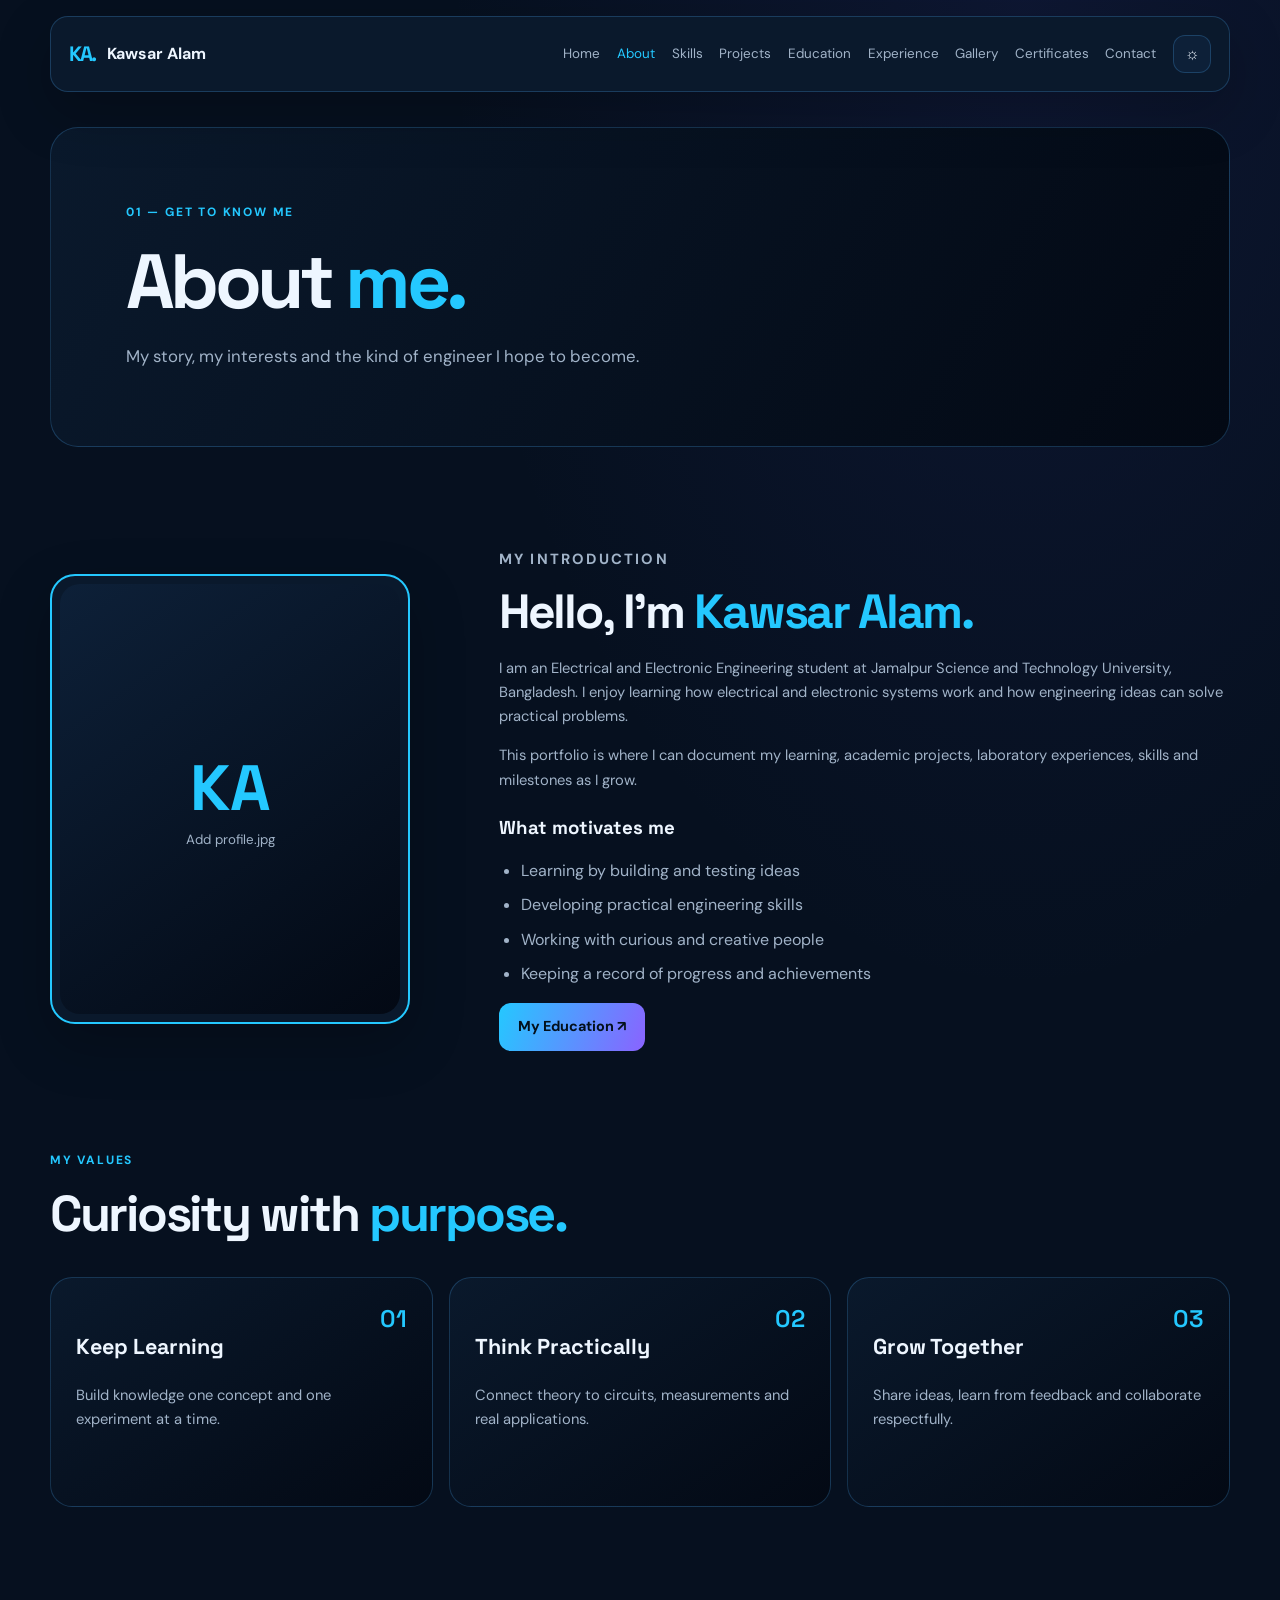
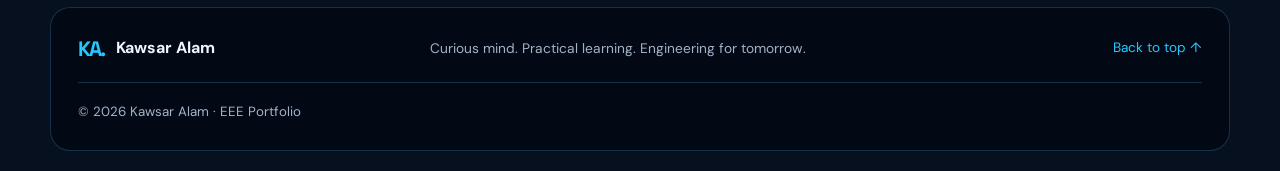
==== about.html @ d55e89c3 "Add files via upload" ====
<!DOCTYPE html>
<html lang="en">
<head>
  <meta charset="UTF-8">
  <meta name="viewport" content="width=device-width, initial-scale=1.0">
  <meta name="description" content="Kawsar Alam — EEE Portfolio">
  <title>About Me | Kawsar Alam</title>
  <link rel="stylesheet" href="style.css">
</head>
<body>
  <!-- NAVIGATION: menu items and links can be edited here on every page -->
  <header class="site-header">
    <a class="brand" href="index.html"><span class="brand-mark">KA.</span><span>Kawsar Alam</span></a>
    <button class="menu-toggle" id="menu-toggle" aria-label="Open navigation" aria-expanded="false"><span></span><span></span><span></span></button>
    <nav class="nav-links" id="nav-links">
        <a href="index.html" class="">Home</a>
        <a href="about.html" class="active">About</a>
        <a href="skills.html" class="">Skills</a>
        <a href="projects.html" class="">Projects</a>
        <a href="education.html" class="">Education</a>
        <a href="experience.html" class="">Experience</a>
        <a href="gallery.html" class="">Gallery</a>
        <a href="certificates.html" class="">Certificates</a>
        <a href="contact.html" class="">Contact</a>
      <button class="theme-toggle" id="theme-toggle" type="button" aria-label="Switch color theme">☼</button>
    </nav>
  </header>
  <main>

    <section class="page-hero section-wrap"><p class="eyebrow">01 — GET TO KNOW ME</p><h1>About <span>me.</span></h1><p>My story, my interests and the kind of engineer I hope to become.</p></section>
    <section class="section section-wrap about-layout">
      <div class="about-photo"><img src="assets/images/profile/profile.jpg" alt="Kawsar Alam" onerror="this.style.display='none'; this.parentElement.classList.add('photo-placeholder');"><div class="photo-fallback"><span>KA</span><small>Add profile.jpg</small></div></div>
      <div class="about-copy"><p class="eyebrow">MY INTRODUCTION</p><h2>Hello, I'm <span>Kawsar Alam.</span></h2><p>I am an Electrical and Electronic Engineering student at Jamalpur Science and Technology University, Bangladesh. I enjoy learning how electrical and electronic systems work and how engineering ideas can solve practical problems.</p><p>This portfolio is where I can document my learning, academic projects, laboratory experiences, skills and milestones as I grow.</p><h3>What motivates me</h3><ul class="nice-list"><li>Learning by building and testing ideas</li><li>Developing practical engineering skills</li><li>Working with curious and creative people</li><li>Keeping a record of progress and achievements</li></ul><a class="button button-primary" href="education.html">My Education ↗</a></div>
    </section>
    <section class="section section-wrap"><div class="section-heading"><p class="eyebrow">MY VALUES</p><h2>Curiosity with <span>purpose.</span></h2></div><div class="intro-grid"><article class="info-card"><span class="card-number">01</span><h3>Keep Learning</h3><p>Build knowledge one concept and one experiment at a time.</p></article><article class="info-card"><span class="card-number">02</span><h3>Think Practically</h3><p>Connect theory to circuits, measurements and real applications.</p></article><article class="info-card"><span class="card-number">03</span><h3>Grow Together</h3><p>Share ideas, learn from feedback and collaborate respectfully.</p></article></div></section>

  </main>
  <footer class="site-footer">
    <a class="brand" href="index.html"><span class="brand-mark">KA.</span><span>Kawsar Alam</span></a>
    <p>Curious mind. Practical learning. Engineering for tomorrow.</p>
    <a href="#top" class="back-top">Back to top ↑</a>
    <small>© <span id="year"></span> Kawsar Alam · EEE Portfolio</small>
  </footer>
  <div class="lightbox" id="lightbox" aria-hidden="true">
    <button class="lightbox-close" id="lightbox-close" aria-label="Close image preview">×</button>
    <img id="lightbox-image" src="" alt="Expanded gallery image">
  </div>
  <script src="script.js"></script>
</body>
</html>
---- style.css ----
/* KAWSAR ALAM MULTI-PAGE PORTFOLIO
   EDIT COLORS in :root below. Shared design styles every HTML page.
   Edit text and sections inside each individual HTML file. */

@import url('https://fonts.googleapis.com/css2?family=DM+Sans:wght@400;500;600;700&family=Space+Grotesk:wght@400;500;600;700&display=swap');

:root {
  --bg: #06101f;
  --bg-deep: #030914;
  --panel: #0a192c;
  --panel-light: #0d2038;
  --text: #eef6ff;
  --muted: #a1b3c8;
  --primary: #24c8ff;
  --secondary: #8a63ff;
  --accent: #46f0d0;
  --border: rgba(77,176,255,.23);
  --shadow: 0 20px 55px rgba(0,0,0,.22);
  --radius: 22px;
  --max-width: 1180px;
}
body.light-mode {
  --bg: #f3f7fc; --bg-deep: #e9f1fb; --panel: #fff; --panel-light: #edf5ff;
  --text: #13243b; --muted: #53657c; --primary: #007cb8; --secondary: #6c4be8;
  --accent: #008c7b; --border: rgba(20,95,150,.18); --shadow: 0 18px 45px rgba(30,55,90,.09);
}
* { box-sizing: border-box; }
html { scroll-behavior: smooth; scroll-padding-top: 100px; }
body { margin: 0; color: var(--text); background: radial-gradient(ellipse at 80% 0%,rgba(69,70,190,.12),transparent 36rem),var(--bg); font: 16px/1.65 'DM Sans',sans-serif; transition: background .25s,color .25s; }
img { display:block; width:100%; }
a { color:inherit; text-decoration:none; }
button { font:inherit; }
::selection { color:#03101d; background:var(--primary); }
.site-header { width:min(var(--max-width),calc(100% - 40px)); min-height:76px; margin:16px auto 0; padding:12px 18px; display:flex; align-items:center; justify-content:space-between; gap:24px; border:1px solid var(--border); border-radius:18px; background:var(--panel); position:sticky; top:10px; z-index:50; box-shadow:var(--shadow); }
.brand { display:inline-flex; align-items:center; gap:12px; font-weight:700; white-space:nowrap; }
.brand-mark { font:700 1.3rem 'Space Grotesk',sans-serif; letter-spacing:-2px; color:var(--primary); }
.nav-links { display:flex; align-items:center; gap:clamp(8px,1.3vw,18px); }
.nav-links>a { color:var(--muted); font-size:.84rem; transition:color .2s; }
.nav-links>a:hover,.nav-links>a.active { color:var(--primary); }
.theme-toggle,.menu-toggle { border:1px solid var(--border); color:var(--text); background:var(--panel-light); border-radius:12px; width:38px; height:38px; cursor:pointer; }
.menu-toggle { display:none; padding:9px; }
.menu-toggle span { display:block; height:2px; margin:4px 0; background:var(--text); }
.section-wrap { width:min(var(--max-width),calc(100% - 40px)); margin-inline:auto; }
.hero { min-height:590px; margin-top:24px; padding:clamp(30px,6vw,78px); display:grid; grid-template-columns:1.12fr .88fr; align-items:center; gap:32px; border:1px solid var(--border); border-radius:30px; background:linear-gradient(120deg,var(--panel),var(--bg-deep)); overflow:hidden; position:relative; }
.hero::before { content:""; position:absolute; width:400px; height:400px; right:-110px; bottom:-180px; border-radius:50%; background:var(--secondary); filter:blur(130px); opacity:.17; }
.hero-copy,.hero-visual { position:relative; z-index:1; }
.eyebrow { margin:0 0 13px; color:var(--primary); font-size:.75rem; font-weight:700; letter-spacing:.15em; }
.pulse-dot { display:inline-block; width:7px; height:7px; margin-right:8px; border-radius:50%; background:var(--accent); box-shadow:0 0 14px var(--accent); }
h1,h2,h3 { font-family:'Space Grotesk',sans-serif; line-height:1.18; }
h1 span,h2 span,h3 span { color:var(--primary); }
h1 { max-width:750px; margin:0 0 16px; font-size:clamp(2.8rem,5.5vw,5.1rem); letter-spacing:-.06em; }
h2 { margin:0 0 15px; font-size:clamp(2rem,4vw,3.15rem); letter-spacing:-.045em; }
h3 { margin-top:0; }
.hero-subtitle { margin-bottom:15px; font-size:1.35rem; font-weight:600; }
.hero-description { max-width:580px; color:var(--muted); }
.hero-actions { display:flex; flex-wrap:wrap; gap:12px; margin-top:28px; }
.button { display:inline-flex; align-items:center; justify-content:center; gap:10px; padding:12px 19px; border-radius:12px; font-weight:700; font-size:.9rem; transition:transform .2s,box-shadow .2s; }
.button:hover { transform:translateY(-3px); box-shadow:0 12px 28px rgba(0,0,0,.18); }
.button-primary { color:#03101b; background:linear-gradient(110deg,var(--primary),var(--secondary)); }
.button-outline { border:1px solid var(--border); background:transparent; }
.hero-facts { display:flex; flex-wrap:wrap; gap:35px; margin-top:43px; }
.hero-facts div { display:grid; gap:2px; }
.hero-facts strong { font:600 1.12rem 'Space Grotesk',sans-serif; }
.hero-facts span { color:var(--muted); font-size:.8rem; }
.hero-visual { min-height:390px; display:grid; place-items:center; }
.hero-photo-frame { width:min(310px,70vw); aspect-ratio:1; border:4px solid var(--primary); border-radius:50%; padding:8px; background:var(--panel); box-shadow:0 0 0 10px rgba(36,200,255,.07),0 0 65px rgba(138,99,255,.22); position:relative; z-index:2; overflow:hidden; }
.hero-photo-frame img,.about-photo img { width:100%; height:100%; object-fit:cover; border-radius:inherit; }
.photo-fallback { position:absolute; inset:8px; display:flex; flex-direction:column; justify-content:center; align-items:center; border-radius:inherit; background:linear-gradient(145deg,var(--panel-light),var(--bg-deep)); color:var(--primary); }
.photo-fallback span { font:700 4rem 'Space Grotesk',sans-serif; }
.photo-fallback small { color:var(--muted); }
.hero-photo-frame:not(.photo-placeholder) .photo-fallback,.about-photo:not(.photo-placeholder) .photo-fallback { display:none; }
.hero-orbit { position:absolute; width:350px; aspect-ratio:1; border:1px dashed var(--secondary); border-radius:50%; opacity:.65; }
.orbit-two { width:410px; border-color:var(--primary); transform:rotate(28deg) scaleY(.7); }
.floating-chip { position:absolute; z-index:3; padding:11px 14px; border:1px solid var(--border); border-radius:12px; background:var(--panel); box-shadow:var(--shadow); font-size:.83rem; }
.chip-top { top:18%; left:0; }.chip-bottom { right:-2%; bottom:19%; }
.visual-caption { position:absolute; bottom:2%; left:50%; display:flex; align-items:center; gap:10px; transform:translateX(-50%); color:var(--muted); font-size:.7rem; letter-spacing:.18em; white-space:nowrap; }
.caption-line { width:24px; height:1px; background:var(--primary); }
.section { padding-top:100px; padding-bottom:0; }
.section-heading { max-width:760px; margin-bottom:34px; }
.section-heading>p:last-child,.section-heading-row>p { color:var(--muted); }
.section-heading-row { max-width:none; display:flex; justify-content:space-between; align-items:end; gap:35px; }
.section-heading-row>p { max-width:380px; }
.intro-grid { display:grid; grid-template-columns:repeat(3,1fr); gap:16px; }
.info-card,.skill-item,.project-card,.contact-card,.experience-panel,.education-note,.how-to-card { border:1px solid var(--border); border-radius:var(--radius); background:linear-gradient(145deg,var(--panel),var(--bg-deep)); }
.info-card { min-height:230px; padding:25px; display:flex; flex-direction:column; align-items:flex-start; transition:transform .2s,border-color .2s; }
.info-card:hover,.project-card:hover { transform:translateY(-5px); border-color:var(--primary); }
.card-number { align-self:flex-end; color:var(--primary); font:600 1.5rem 'Space Grotesk',sans-serif; }
.card-kicker { margin-bottom:9px; color:var(--primary); font-size:.7rem; font-weight:700; letter-spacing:.13em; }
.info-card h3,.project-card h3 { margin-bottom:8px; font-size:1.35rem; }
.info-card p,.project-card p,.about-copy p,.experience-panel p,.education-note p { color:var(--muted); font-size:.92rem; }
.card-link,.text-link { margin-top:auto; color:var(--primary); font-size:.88rem; font-weight:700; }
.extra-banner { display:flex; justify-content:space-between; align-items:center; gap:30px; padding:clamp(25px,5vw,55px); border:1px solid var(--border); border-radius:26px; background:linear-gradient(110deg,var(--panel),var(--bg-deep)); }
.extra-banner p:last-child { margin-bottom:0; color:var(--muted); }
.extra-banner .button { flex-shrink:0; }
.page-hero { margin-top:35px; padding:clamp(35px,6vw,75px); border:1px solid var(--border); border-radius:28px; background:linear-gradient(120deg,var(--panel),var(--bg-deep)); }
.page-hero h1 { font-size:clamp(2.8rem,6vw,4.8rem); }
.page-hero>p:last-child { max-width:700px; margin-bottom:0; color:var(--muted); font-size:1.05rem; }
.about-layout { display:grid; grid-template-columns:.7fr 1.3fr; align-items:center; gap:55px; }
.about-photo { width:min(100%,360px); aspect-ratio:4/5; position:relative; overflow:hidden; border:2px solid var(--primary); border-radius:25px; background:var(--panel); box-shadow:var(--shadow); }
.about-photo .photo-fallback { border-radius:20px; }
.about-copy h2 { font-size:clamp(2rem,4vw,3rem); }
.about-copy h3 { margin-top:25px; }
.nice-list { padding-left:22px; color:var(--muted); }
.nice-list li { margin:8px 0; }
.skills-grid { display:grid; grid-template-columns:repeat(3,1fr); gap:15px; }
.skill-item { padding:22px; }
.skill-icon { width:42px; height:42px; display:grid; place-items:center; margin-bottom:18px; border-radius:12px; background:var(--panel-light); color:var(--primary); font-size:1.45rem; }
.skill-item h3 { margin-bottom:7px; font-size:1.1rem; }
.skill-item p { min-height:44px; margin-bottom:18px; color:var(--muted); font-size:.85rem; }
.skill-track { height:5px; border-radius:20px; background:var(--bg-deep); overflow:hidden; }
.skill-track span { display:block; height:100%; border-radius:inherit; background:linear-gradient(90deg,var(--primary),var(--secondary)); }
.small-note { margin-top:18px; color:var(--muted); font-size:.82rem; }
code { padding:2px 5px; border-radius:5px; background:var(--panel-light); color:var(--primary); }
.projects-grid { display:grid; grid-template-columns:repeat(3,1fr); gap:18px; }
.project-card { overflow:hidden; transition:transform .2s,border-color .2s; }
.project-image { display:block; height:220px; position:relative; overflow:hidden; background:var(--panel-light); }
.project-image img { height:100%; object-fit:cover; transition:transform .4s; }
.project-card:hover .project-image img { transform:scale(1.05); }
.image-open { position:absolute; top:12px; right:12px; width:34px; height:34px; display:grid; place-items:center; border-radius:10px; color:white; background:rgba(0,0,0,.5); }
.project-content { padding:22px; }
.project-content>p:not(.card-kicker) { min-height:70px; }
.tag-row { display:flex; flex-wrap:wrap; gap:7px; }
.tag-row span,.timeline-tag { padding:5px 9px; border:1px solid var(--border); border-radius:7px; color:var(--muted); font-size:.75rem; }
.timeline { max-width:800px; margin-left:8px; padding-left:25px; border-left:1px solid var(--border); }
.timeline-item { position:relative; padding:0 0 34px; }
.timeline-dot { position:absolute; top:4px; left:-31px; width:11px; height:11px; border:2px solid var(--primary); border-radius:50%; background:var(--bg); box-shadow:0 0 0 5px rgba(36,200,255,.08); }
.timeline-date { margin-bottom:7px; color:var(--primary)!important; font-size:.7rem!important; font-weight:700; letter-spacing:.12em; }
.timeline-item h3 { margin-bottom:7px; font-size:1.1rem; }
.timeline-item p:not(.timeline-date) { margin-bottom:9px; color:var(--muted); font-size:.9rem; }
.education-layout { display:grid; grid-template-columns:1.1fr .9fr; align-items:start; gap:45px; }
.education-note { padding:28px; }
.education-note h2 { font-size:2rem; }
.experience-list { display:grid; grid-template-columns:repeat(2,1fr); gap:15px; }
.experience-panel { display:flex; gap:17px; padding:22px; margin:0; }
.experience-icon { flex:0 0 43px; width:43px; height:43px; display:grid; place-items:center; border-radius:12px; background:var(--panel-light); color:var(--primary); font-size:1.4rem; }
.experience-panel h3 { margin-bottom:8px; font-size:1.1rem; }
.experience-panel p:last-child { margin-bottom:0; }
.gallery-category { margin-top:44px; }
.gallery-title { display:flex; align-items:end; justify-content:space-between; gap:20px; margin-bottom:18px; }
.gallery-title .eyebrow { margin-bottom:5px; font-size:.68rem; }
.gallery-title h2 { margin:0; font-size:1.65rem; }
.collection-count { color:var(--muted); font-size:.75rem; letter-spacing:.12em; }
.gallery-grid { display:grid; grid-template-columns:repeat(4,1fr); gap:13px; }
.gallery-grid-wide { grid-template-columns:repeat(3,1fr); }
.gallery-item { min-width:0; height:220px; padding:0; position:relative; border:1px solid var(--border); border-radius:15px; background:var(--panel); overflow:hidden; cursor:zoom-in; text-align:left; }
.gallery-item img { height:100%; object-fit:cover; transition:transform .4s,filter .3s; }
.gallery-item::after { content:""; position:absolute; inset:35% 0 0; background:linear-gradient(transparent,rgba(2,8,18,.88)); }
.gallery-item span { position:absolute; z-index:1; left:14px; bottom:12px; color:#fff; font-size:.85rem; font-weight:700; }
.gallery-item:hover img { transform:scale(1.07); filter:saturate(1.15); }
.certificate-item { height:210px; }
.how-to-card { margin-top:25px; padding:25px; }
.how-to-card p:last-child { margin-bottom:0; color:var(--muted); }
.contact-section { display:grid; grid-template-columns:1.1fr .9fr; gap:50px; align-items:center; padding-bottom:100px; }
.contact-copy>p:last-child { max-width:500px; color:var(--muted); }
.contact-card { padding:28px; }
.contact-card>a:not(.button) { display:flex; gap:12px; align-items:center; margin:0 0 19px; color:var(--primary); }
.contact-card span { color:var(--text); overflow-wrap:anywhere; }
.contact-button { margin-top:7px; }
.contact-mini { display:flex; gap:14px; align-items:center; margin-top:20px; }
.contact-mini>span { color:var(--primary); font-size:1.6rem; }
.contact-mini strong { display:block; }.contact-mini p { margin:0; color:var(--muted); font-size:.9rem; }
.site-footer { width:min(var(--max-width),calc(100% - 40px)); margin:100px auto 20px; padding:27px; display:grid; grid-template-columns:1fr 2fr auto; align-items:center; gap:20px; border:1px solid var(--border); border-radius:20px; background:var(--bg-deep); }
.site-footer p { margin:0; color:var(--muted); font-size:.86rem; }.back-top { color:var(--primary); font-size:.85rem; }
.site-footer small { grid-column:1/-1; padding-top:18px; border-top:1px solid var(--border); color:var(--muted); }
.lightbox { position:fixed; inset:0; z-index:100; display:none; align-items:center; justify-content:center; padding:30px; background:rgba(1,5,12,.92); }
.lightbox.is-open { display:flex; }.lightbox img { max-width:min(100%,1100px); max-height:85vh; width:auto; border-radius:12px; object-fit:contain; }
.lightbox-close { position:absolute; top:20px; right:25px; width:45px; height:45px; border:1px solid rgba(255,255,255,.3); border-radius:50%; color:white; background:rgba(255,255,255,.08); font-size:2rem; cursor:pointer; }
@keyframes rise-in { from { opacity:0; transform:translateY(14px); } to { opacity:1; transform:translateY(0); } }
.hero-copy,.hero-visual { animation:rise-in .7s ease both; }.hero-visual { animation-delay:.12s; }
@media (prefers-reduced-motion:reduce) { *,*::before,*::after { scroll-behavior:auto!important; animation-duration:.01ms!important; transition-duration:.01ms!important; } }
@media (max-width:1050px) { .nav-links { gap:9px; }.nav-links>a { font-size:.77rem; } }
@media (max-width:900px) { .site-header { position:sticky; }.nav-links { gap:8px; }.hero { padding:35px; }.hero-photo-frame { width:250px; }.hero-orbit { width:290px; }.orbit-two { width:340px; } }
@media (max-width:760px) {
  .site-header { width:calc(100% - 24px); margin-top:10px; padding:10px 13px; }.menu-toggle { display:block; }
  .nav-links { position:absolute; top:calc(100% + 9px); left:0; right:0; display:none; align-items:stretch; flex-direction:column; gap:0; padding:10px; border:1px solid var(--border); border-radius:16px; background:var(--panel); box-shadow:var(--shadow); }
  .nav-links.is-open { display:flex; }.nav-links>a { padding:10px 12px; font-size:.94rem; }.theme-toggle { margin:8px 10px; }
  .section-wrap { width:calc(100% - 28px); }.hero { grid-template-columns:1fr; gap:10px; padding:30px 24px 40px; }.hero-visual { min-height:350px; margin-top:10px; }
  .hero-photo-frame { width:230px; }.hero-orbit { width:275px; }.orbit-two { width:320px; }.chip-top { left:3%; top:12%; }.chip-bottom { right:2%; bottom:15%; }
  .section { padding-top:75px; }.intro-grid,.skills-grid,.projects-grid,.experience-list { grid-template-columns:1fr 1fr; }
  .section-heading-row { align-items:flex-start; flex-direction:column; gap:5px; }.about-layout,.education-layout,.contact-section { grid-template-columns:1fr; gap:28px; }
  .about-photo { width:min(100%,300px); }.gallery-grid,.gallery-grid-wide { grid-template-columns:repeat(2,1fr); }.gallery-item { height:180px; }
  .extra-banner { align-items:flex-start; flex-direction:column; }.site-footer { width:calc(100% - 28px); grid-template-columns:1fr auto; }
  .site-footer p { grid-column:1/-1; grid-row:2; }.site-footer small { grid-column:1/-1; }
}
@media (max-width:480px) {
  h1 { font-size:2.7rem; }.hero { padding:25px 18px 32px; }.hero-visual { min-height:300px; }.hero-photo-frame { width:195px; }
  .hero-orbit { width:230px; }.orbit-two { width:270px; }.floating-chip { padding:8px 10px; font-size:.72rem; }
  .hero-facts { gap:20px; }.intro-grid,.skills-grid,.projects-grid,.experience-list { grid-template-columns:1fr; }
  .gallery-title { align-items:flex-start; flex-direction:column; gap:5px; }.gallery-grid,.gallery-grid-wide { gap:9px; }.gallery-item { height:145px; }.certificate-item { height:130px; }
  .contact-card { padding:20px; }.site-footer { padding:20px; }
}
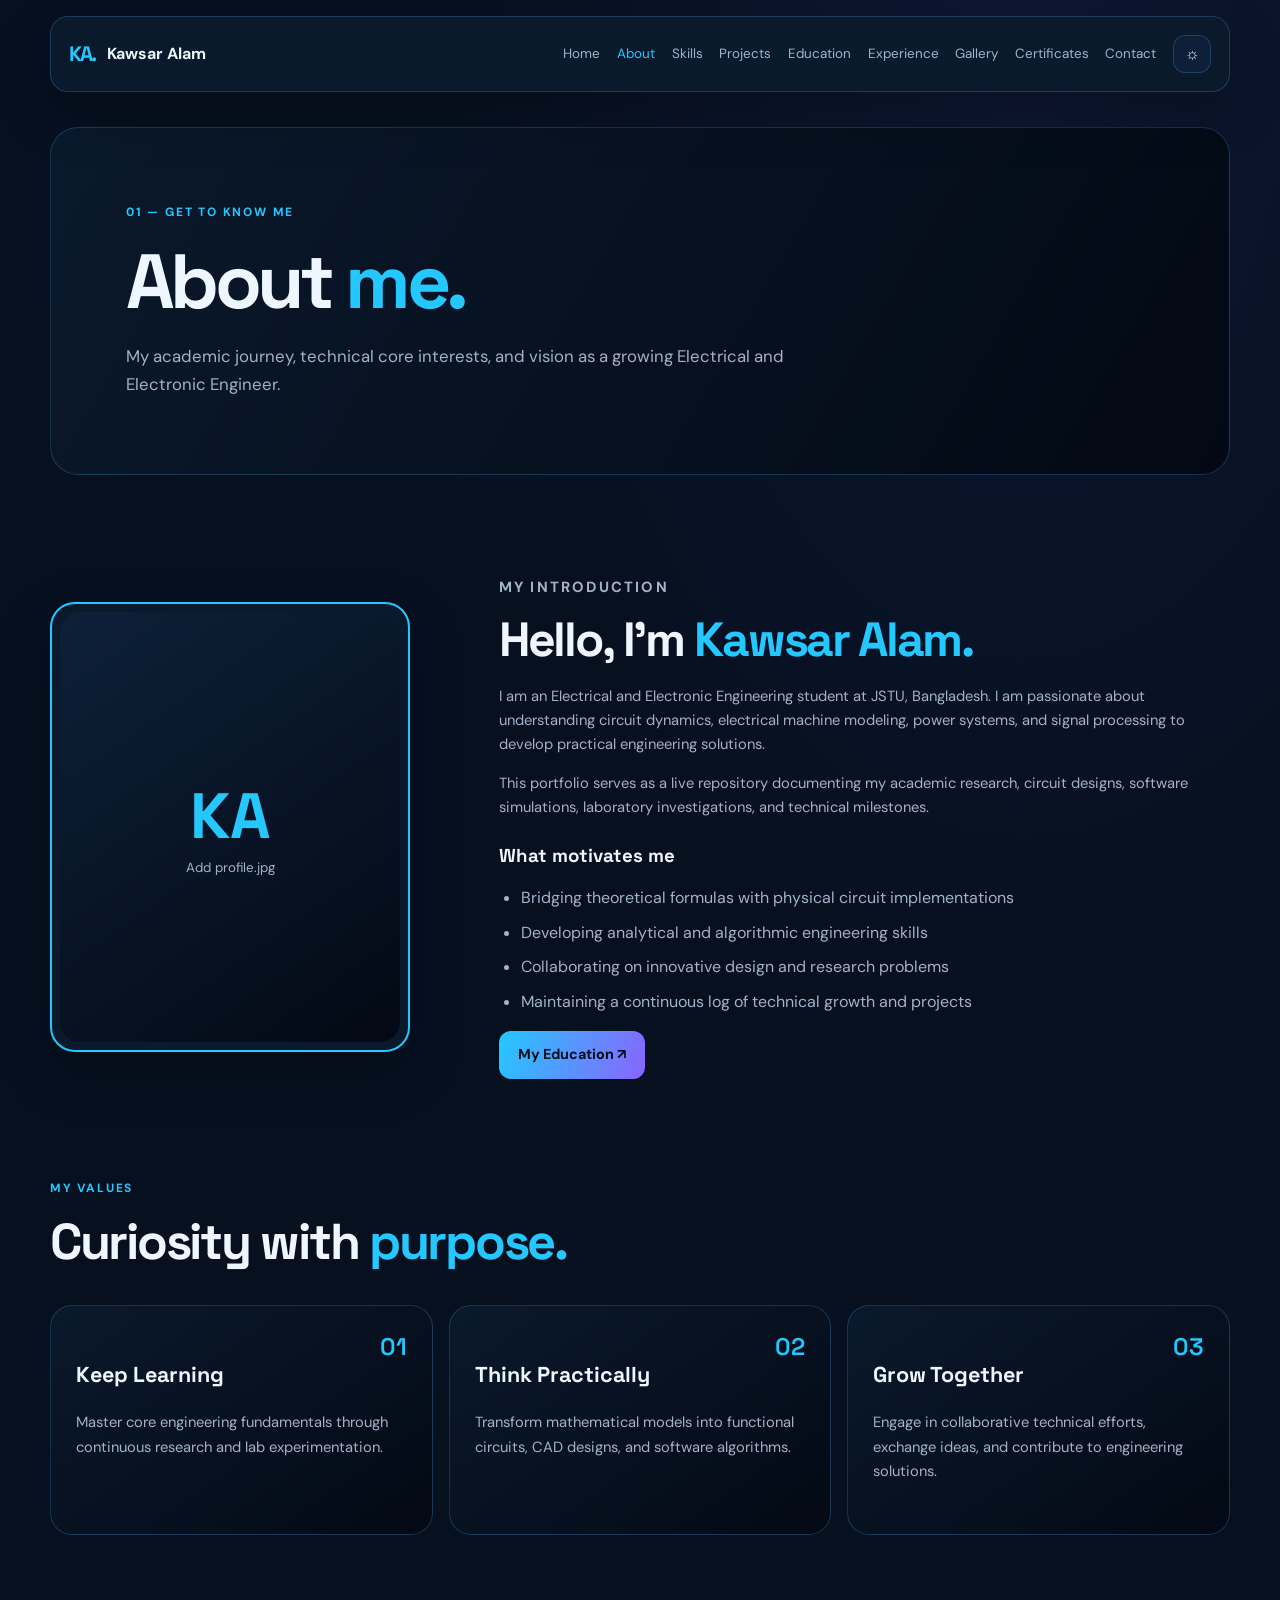
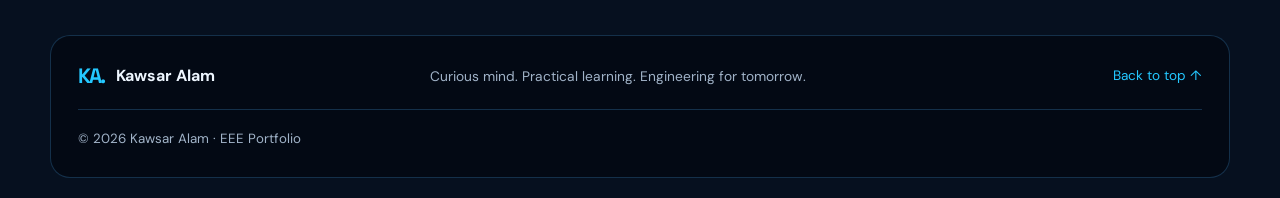
==== commit a1408ae9: "Update about.html" ====
--- a/about.html
+++ b/about.html
@@ -27,12 +27,12 @@
   </header>
   <main>
 
-    <section class="page-hero section-wrap"><p class="eyebrow">01 — GET TO KNOW ME</p><h1>About <span>me.</span></h1><p>My story, my interests and the kind of engineer I hope to become.</p></section>
+    <section class="page-hero section-wrap"><p class="eyebrow">01 — GET TO KNOW ME</p><h1>About <span>me.</span></h1><p>My academic journey, technical core interests, and vision as a growing Electrical and Electronic Engineer.</p></section>
     <section class="section section-wrap about-layout">
       <div class="about-photo"><img src="assets/images/profile/profile.jpg" alt="Kawsar Alam" onerror="this.style.display='none'; this.parentElement.classList.add('photo-placeholder');"><div class="photo-fallback"><span>KA</span><small>Add profile.jpg</small></div></div>
-      <div class="about-copy"><p class="eyebrow">MY INTRODUCTION</p><h2>Hello, I'm <span>Kawsar Alam.</span></h2><p>I am an Electrical and Electronic Engineering student at Jamalpur Science and Technology University, Bangladesh. I enjoy learning how electrical and electronic systems work and how engineering ideas can solve practical problems.</p><p>This portfolio is where I can document my learning, academic projects, laboratory experiences, skills and milestones as I grow.</p><h3>What motivates me</h3><ul class="nice-list"><li>Learning by building and testing ideas</li><li>Developing practical engineering skills</li><li>Working with curious and creative people</li><li>Keeping a record of progress and achievements</li></ul><a class="button button-primary" href="education.html">My Education ↗</a></div>
+      <div class="about-copy"><p class="eyebrow">MY INTRODUCTION</p><h2>Hello, I'm <span>Kawsar Alam.</span></h2><p>I am an Electrical and Electronic Engineering student at JSTU, Bangladesh. I am passionate about understanding circuit dynamics, electrical machine modeling, power systems, and signal processing to develop practical engineering solutions.</p><p>This portfolio serves as a live repository documenting my academic research, circuit designs, software simulations, laboratory investigations, and technical milestones.</p><h3>What motivates me</h3><ul class="nice-list"><li>Bridging theoretical formulas with physical circuit implementations</li><li>Developing analytical and algorithmic engineering skills</li><li>Collaborating on innovative design and research problems</li><li>Maintaining a continuous log of technical growth and projects</li></ul><a class="button button-primary" href="education.html">My Education ↗</a></div>
     </section>
-    <section class="section section-wrap"><div class="section-heading"><p class="eyebrow">MY VALUES</p><h2>Curiosity with <span>purpose.</span></h2></div><div class="intro-grid"><article class="info-card"><span class="card-number">01</span><h3>Keep Learning</h3><p>Build knowledge one concept and one experiment at a time.</p></article><article class="info-card"><span class="card-number">02</span><h3>Think Practically</h3><p>Connect theory to circuits, measurements and real applications.</p></article><article class="info-card"><span class="card-number">03</span><h3>Grow Together</h3><p>Share ideas, learn from feedback and collaborate respectfully.</p></article></div></section>
+    <section class="section section-wrap"><div class="section-heading"><p class="eyebrow">MY VALUES</p><h2>Curiosity with <span>purpose.</span></h2></div><div class="intro-grid"><article class="info-card"><span class="card-number">01</span><h3>Keep Learning</h3><p>Master core engineering fundamentals through continuous research and lab experimentation.</p></article><article class="info-card"><span class="card-number">02</span><h3>Think Practically</h3><p>Transform mathematical models into functional circuits, CAD designs, and software algorithms.</p></article><article class="info-card"><span class="card-number">03</span><h3>Grow Together</h3><p>Engage in collaborative technical efforts, exchange ideas, and contribute to engineering solutions.</p></article></div></section>
 
   </main>
   <footer class="site-footer">
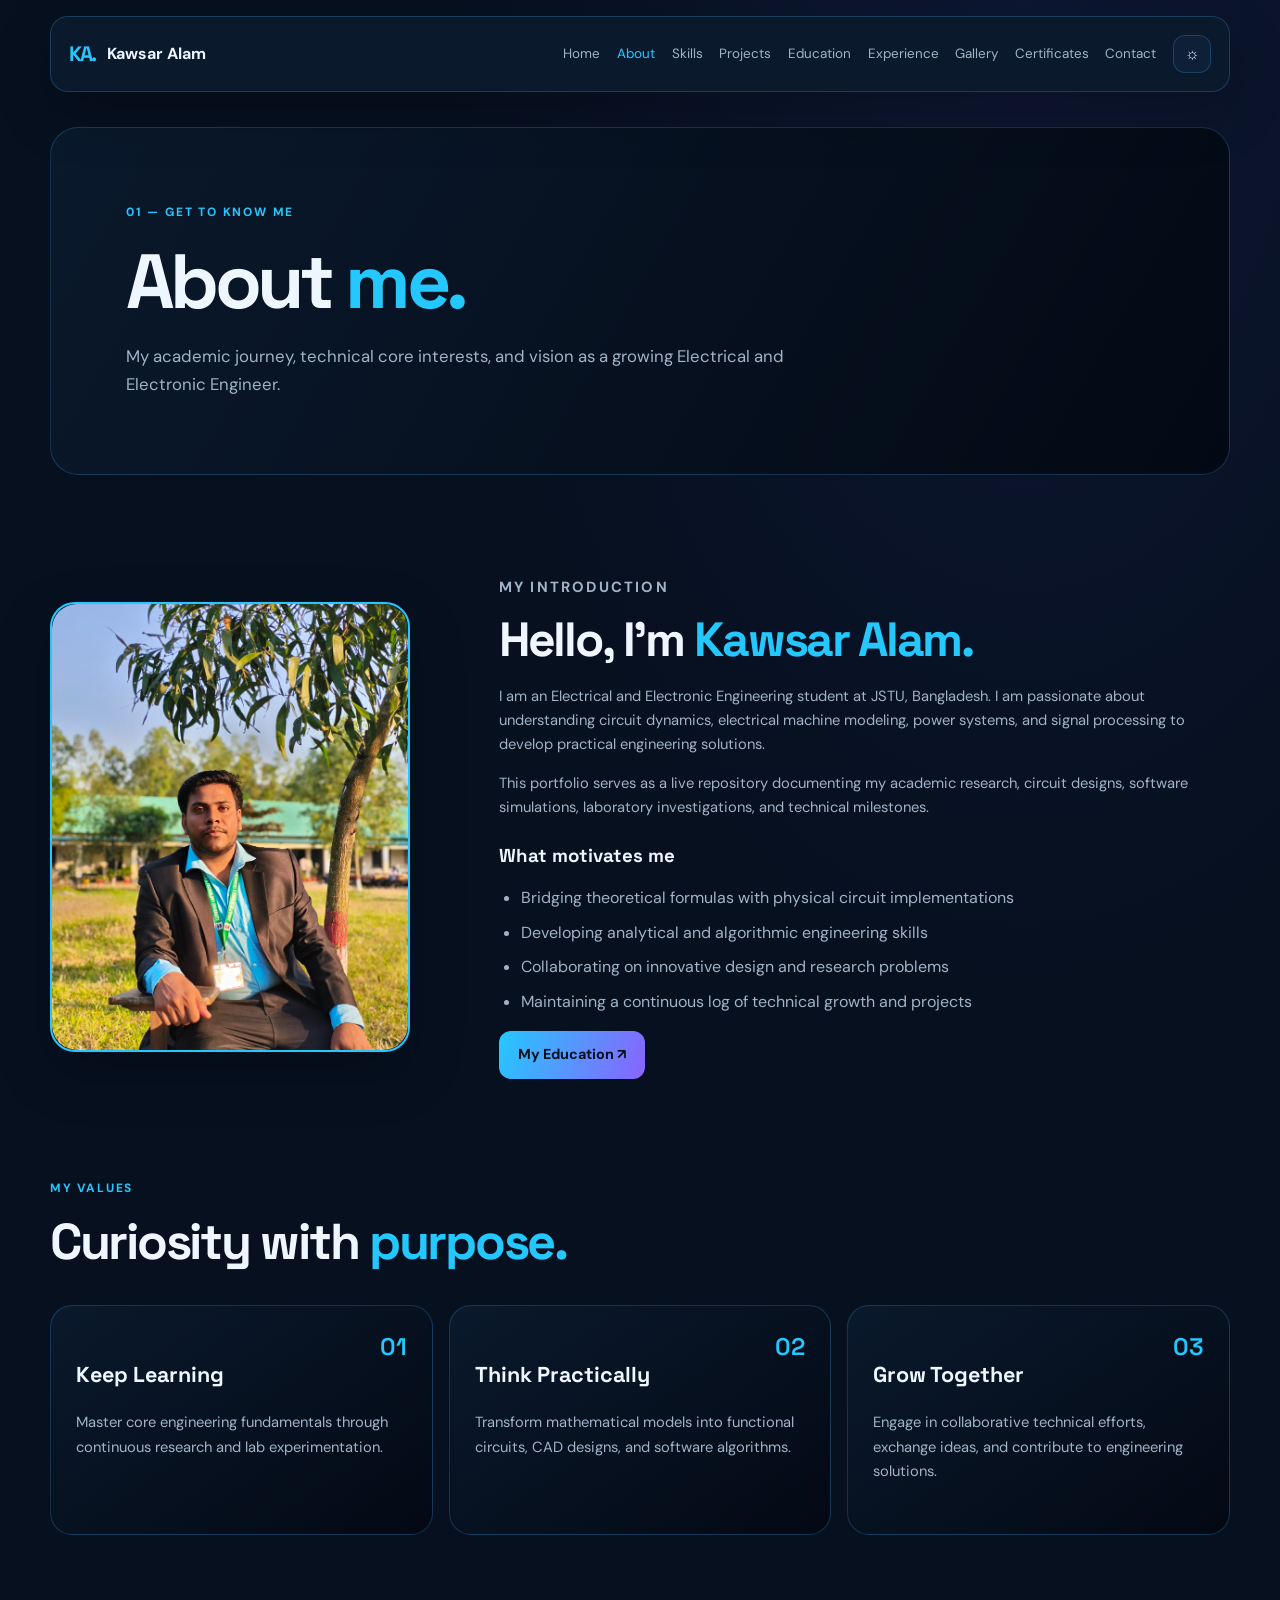
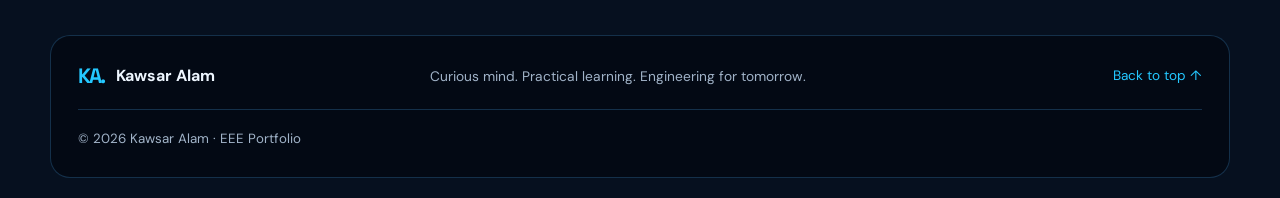
==== commit 39bae979: "NEW PORTOFOLIO" ====
--- a/about.html
+++ b/about.html
@@ -29,7 +29,7 @@
 
     <section class="page-hero section-wrap"><p class="eyebrow">01 — GET TO KNOW ME</p><h1>About <span>me.</span></h1><p>My academic journey, technical core interests, and vision as a growing Electrical and Electronic Engineer.</p></section>
     <section class="section section-wrap about-layout">
-      <div class="about-photo"><img src="assets/images/profile/profile.jpg" alt="Kawsar Alam" onerror="this.style.display='none'; this.parentElement.classList.add('photo-placeholder');"><div class="photo-fallback"><span>KA</span><small>Add profile.jpg</small></div></div>
+      <div class="about-photo"><img src="assets/profile.jpg" alt="Kawsar Alam" onerror="this.style.display='none'; this.parentElement.classList.add('photo-placeholder');"><div class="photo-fallback"><span>KA</span><small>Add profile.jpg</small></div></div>
       <div class="about-copy"><p class="eyebrow">MY INTRODUCTION</p><h2>Hello, I'm <span>Kawsar Alam.</span></h2><p>I am an Electrical and Electronic Engineering student at JSTU, Bangladesh. I am passionate about understanding circuit dynamics, electrical machine modeling, power systems, and signal processing to develop practical engineering solutions.</p><p>This portfolio serves as a live repository documenting my academic research, circuit designs, software simulations, laboratory investigations, and technical milestones.</p><h3>What motivates me</h3><ul class="nice-list"><li>Bridging theoretical formulas with physical circuit implementations</li><li>Developing analytical and algorithmic engineering skills</li><li>Collaborating on innovative design and research problems</li><li>Maintaining a continuous log of technical growth and projects</li></ul><a class="button button-primary" href="education.html">My Education ↗</a></div>
     </section>
     <section class="section section-wrap"><div class="section-heading"><p class="eyebrow">MY VALUES</p><h2>Curiosity with <span>purpose.</span></h2></div><div class="intro-grid"><article class="info-card"><span class="card-number">01</span><h3>Keep Learning</h3><p>Master core engineering fundamentals through continuous research and lab experimentation.</p></article><article class="info-card"><span class="card-number">02</span><h3>Think Practically</h3><p>Transform mathematical models into functional circuits, CAD designs, and software algorithms.</p></article><article class="info-card"><span class="card-number">03</span><h3>Grow Together</h3><p>Engage in collaborative technical efforts, exchange ideas, and contribute to engineering solutions.</p></article></div></section>
